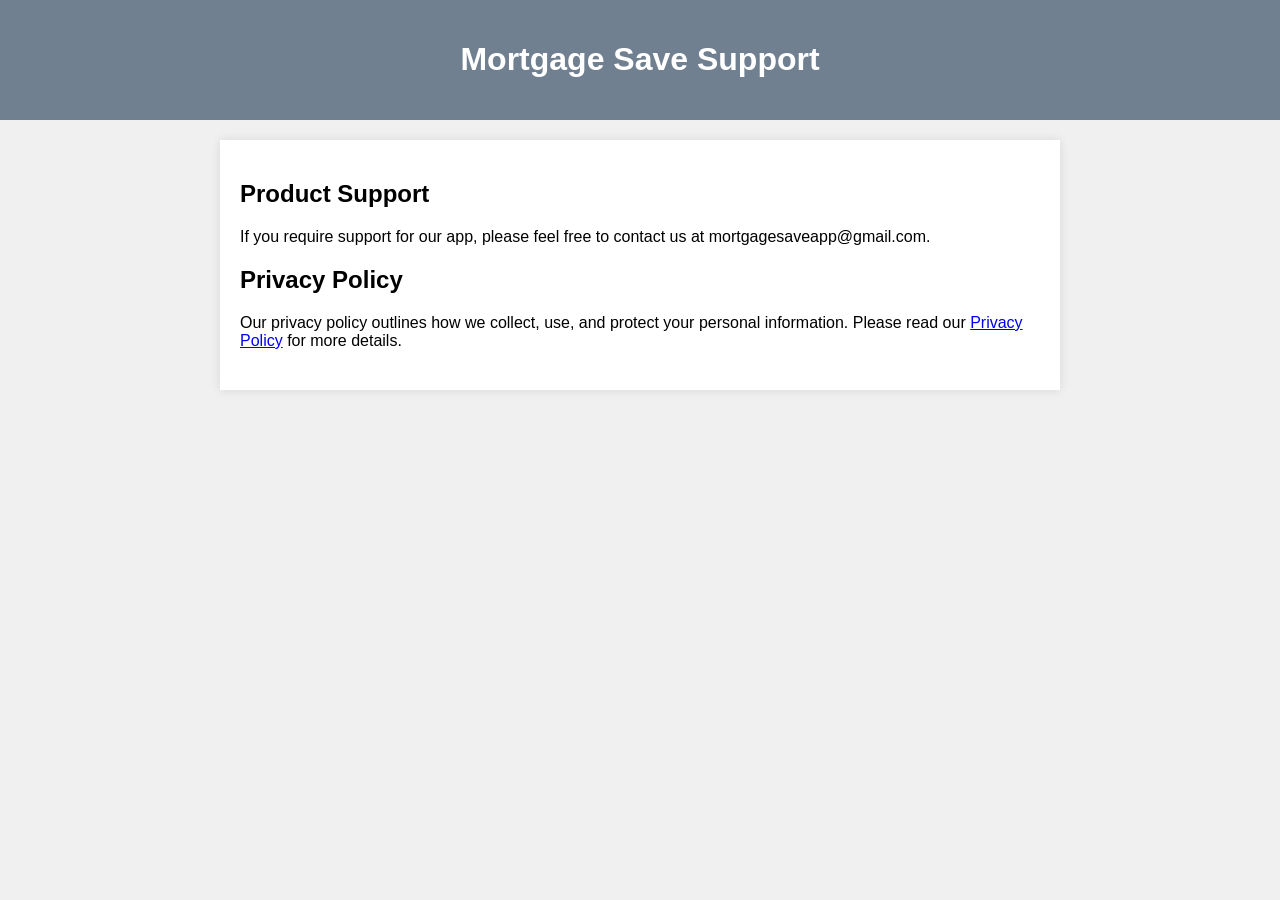
==== index.html @ 424cadc5 "initial commit initial commit" ====
<!DOCTYPE html>
<html lang="en">
<head>
    <meta charset="UTF-8">
    <meta name="viewport" content="width=device-width, initial-scale=1.0">
    <title>Mortgage Save</title>
    <style>
        body {
            font-family: Arial, sans-serif;
            margin: 0;
            padding: 0;
            background-color: #f0f0f0;
        }

        header {
            background-color: slategray;
            color: #fff;
            text-align: center;
            padding: 20px 0;
        }

        h1 {
            font-size: 2rem;
        }

        .container {
            max-width: 800px;
            margin: 20px auto;
            padding: 20px;
            background-color: #fff;
            box-shadow: 0 0 10px rgba(0, 0, 0, 0.1);
        }

        h2 {
            font-size: 1.5rem;
        }

        p {
            margin-bottom: 20px;
        }
    </style>
</head>
<body>
    <header>
        <h1>Mortgage Save Support</h1>
    </header>

    <div class="container">
        <section>
            <h2>Product Support</h2>
            <p>If you require support for our app, please feel free to contact us at mortgagesaveapp@gmail.com.</p>
        </section>

        <section>
            <h2>Privacy Policy</h2>
            <p>Our privacy policy outlines how we collect, use, and protect your personal information. Please read our <a href="privacy-policy.html">Privacy Policy</a> for more details.</p>
        </section>
    </div>
</body>
</html>
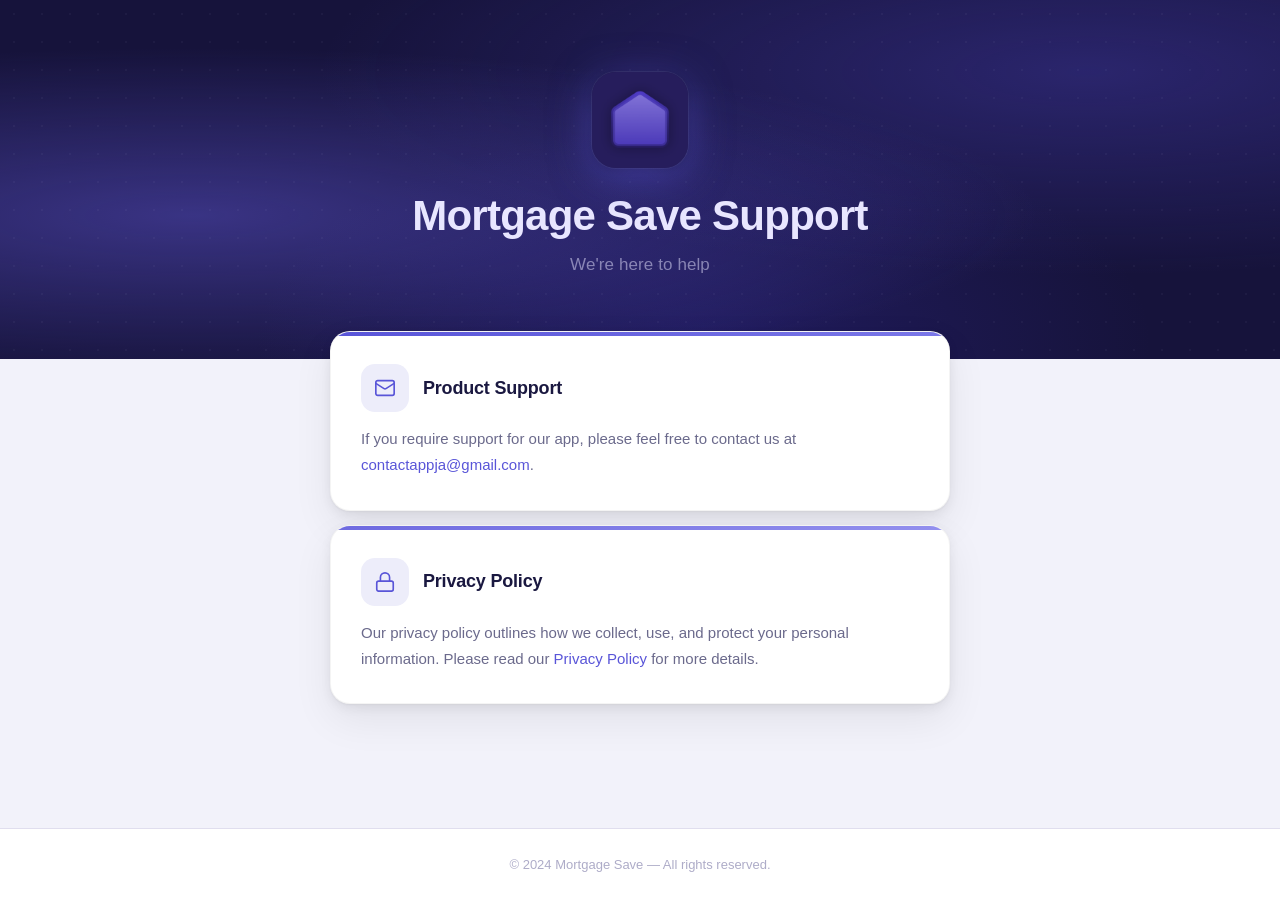
==== commit 5e791f5a: "Initial commit — Mortgage Save support and privacy policy pages Co-Authored-By: Claude Sonnet 4.6 <n" ====
--- a/index.html
+++ b/index.html
@@ -3,58 +3,229 @@
 <head>
     <meta charset="UTF-8">
     <meta name="viewport" content="width=device-width, initial-scale=1.0">
-    <title>Mortgage Save</title>
+    <title>Mortgage Save Support</title>
     <style>
+        *, *::before, *::after { box-sizing: border-box; }
+
         body {
-            font-family: Arial, sans-serif;
-            margin: 0;
-            padding: 0;
-            background-color: #f0f0f0;
-        }
-
+            font-family: -apple-system, BlinkMacSystemFont, "Segoe UI", Roboto, sans-serif;
+            margin: 0;
+            background: #F2F2FA;
+            color: #1A1840;
+            -webkit-font-smoothing: antialiased;
+            display: flex;
+            flex-direction: column;
+            min-height: 100vh;
+        }
+
+        /* ── Header ── */
         header {
-            background-color: slategray;
-            color: #fff;
+            background: #16133B;
+            background-image:
+                radial-gradient(ellipse at 15% 60%, rgba(100, 90, 220, 0.45) 0%, transparent 55%),
+                radial-gradient(ellipse at 85% 20%, rgba(80, 70, 200, 0.35) 0%, transparent 50%),
+                radial-gradient(ellipse at 55% 95%, rgba(60, 50, 180, 0.3) 0%, transparent 45%);
+            color: #E8E6FF;
             text-align: center;
-            padding: 20px 0;
-        }
-
-        h1 {
-            font-size: 2rem;
-        }
-
+            padding: 72px 24px 80px;
+            position: relative;
+            overflow: hidden;
+        }
+
+        header::before {
+            content: '';
+            position: absolute;
+            inset: 0;
+            background-image: radial-gradient(circle, rgba(232,230,255,0.04) 1px, transparent 1px);
+            background-size: 28px 28px;
+            pointer-events: none;
+        }
+
+        .app-icon {
+            width: 96px;
+            height: 96px;
+            border-radius: 24px;
+            overflow: hidden;
+            margin: 0 auto 24px;
+            box-shadow:
+                0 8px 40px rgba(89, 85, 216, 0.5),
+                0 2px 8px rgba(0, 0, 0, 0.3),
+                0 0 0 1px rgba(255,255,255,0.08);
+            position: relative;
+        }
+
+        .app-icon img {
+            width: 100%;
+            height: 100%;
+            display: block;
+        }
+
+        header h1 {
+            font-size: 2.625rem;
+            font-weight: 700;
+            letter-spacing: -0.75px;
+            margin: 0 0 10px;
+            color: #E8E6FF;
+        }
+
+        header .tagline {
+            font-size: 1.0625rem;
+            color: rgba(232, 230, 255, 0.5);
+            margin: 0;
+            letter-spacing: 0.1px;
+        }
+
+        /* ── Container ── */
         .container {
-            max-width: 800px;
-            margin: 20px auto;
-            padding: 20px;
-            background-color: #fff;
-            box-shadow: 0 0 10px rgba(0, 0, 0, 0.1);
+            max-width: 660px;
+            margin: -28px auto 72px;
+            padding: 0 20px;
+            position: relative;
+            z-index: 1;
+            flex: 1;
+        }
+
+        /* ── Cards ── */
+        .card {
+            background: #fff;
+            border-radius: 20px;
+            margin-bottom: 14px;
+            overflow: hidden;
+            box-shadow:
+                0 1px 2px rgba(0,0,0,0.04),
+                0 4px 12px rgba(0,0,0,0.06),
+                0 16px 40px rgba(0,0,0,0.07);
+            border: 1px solid rgba(0,0,0,0.045);
+            transition: transform 0.18s ease, box-shadow 0.18s ease;
+        }
+
+        .card:hover {
+            transform: translateY(-3px);
+            box-shadow:
+                0 1px 2px rgba(0,0,0,0.04),
+                0 8px 24px rgba(0,0,0,0.09),
+                0 24px 56px rgba(0,0,0,0.09);
+        }
+
+        .card-stripe {
+            height: 4px;
+            background: linear-gradient(90deg, #5955D8, #7B78E8);
+        }
+
+        .card-stripe.alt {
+            background: linear-gradient(90deg, #6E6AE0, #9390EE);
+        }
+
+        .card-body {
+            padding: 28px 30px 32px;
+        }
+
+        .card-header-row {
+            display: flex;
+            align-items: center;
+            gap: 14px;
+            margin-bottom: 14px;
+        }
+
+        .icon-circle {
+            width: 48px;
+            height: 48px;
+            border-radius: 14px;
+            display: flex;
+            align-items: center;
+            justify-content: center;
+            flex-shrink: 0;
+            background: #EDEDFA;
+        }
+
+        .icon-circle svg {
+            width: 22px;
+            height: 22px;
         }
 
         h2 {
-            font-size: 1.5rem;
+            font-size: 1.125rem;
+            font-weight: 650;
+            color: #1A1840;
+            margin: 0;
+            letter-spacing: -0.2px;
         }
 
         p {
-            margin-bottom: 20px;
+            font-size: 0.9375rem;
+            line-height: 1.72;
+            color: #6B6A8C;
+            margin: 0;
+        }
+
+        a {
+            color: #5955D8;
+            text-decoration: none;
+            font-weight: 500;
+        }
+
+        a:hover { text-decoration: underline; }
+
+        /* ── Footer ── */
+        footer {
+            text-align: center;
+            padding: 28px 24px;
+            font-size: 0.8125rem;
+            color: #AEACC8;
+            border-top: 1px solid #E0DEEE;
+            background: #fff;
         }
     </style>
 </head>
 <body>
+
     <header>
+        <div class="app-icon">
+            <img src="icon.png" alt="Mortgage Save app icon">
+        </div>
         <h1>Mortgage Save Support</h1>
+        <p class="tagline">We're here to help</p>
     </header>
 
     <div class="container">
-        <section>
-            <h2>Product Support</h2>
-            <p>If you require support for our app, please feel free to contact us at mortgagesaveapp@gmail.com.</p>
-        </section>
-
-        <section>
-            <h2>Privacy Policy</h2>
-            <p>Our privacy policy outlines how we collect, use, and protect your personal information. Please read our <a href="privacy-policy.html">Privacy Policy</a> for more details.</p>
-        </section>
+
+        <div class="card">
+            <div class="card-stripe"></div>
+            <div class="card-body">
+                <div class="card-header-row">
+                    <div class="icon-circle">
+                        <svg viewBox="0 0 24 24" fill="none" stroke="#5955D8" stroke-width="1.8" stroke-linecap="round" stroke-linejoin="round">
+                            <rect x="2" y="4" width="20" height="16" rx="2"/>
+                            <path d="m22 7-8.97 5.7a1.94 1.94 0 0 1-2.06 0L2 7"/>
+                        </svg>
+                    </div>
+                    <h2>Product Support</h2>
+                </div>
+                <p>If you require support for our app, please feel free to contact us at <a href="mailto:contactappja@gmail.com">contactappja@gmail.com</a>.</p>
+            </div>
+        </div>
+
+        <div class="card">
+            <div class="card-stripe alt"></div>
+            <div class="card-body">
+                <div class="card-header-row">
+                    <div class="icon-circle">
+                        <svg viewBox="0 0 24 24" fill="none" stroke="#5955D8" stroke-width="1.8" stroke-linecap="round" stroke-linejoin="round">
+                            <rect x="3" y="11" width="18" height="11" rx="2"/>
+                            <path d="M7 11V7a5 5 0 0 1 10 0v4"/>
+                        </svg>
+                    </div>
+                    <h2>Privacy Policy</h2>
+                </div>
+                <p>Our privacy policy outlines how we collect, use, and protect your personal information. Please read our <a href="privacy-policy.html">Privacy Policy</a> for more details.</p>
+            </div>
+        </div>
+
     </div>
+
+    <footer>
+        &copy; 2024 Mortgage Save &mdash; All rights reserved.
+    </footer>
+
 </body>
 </html>
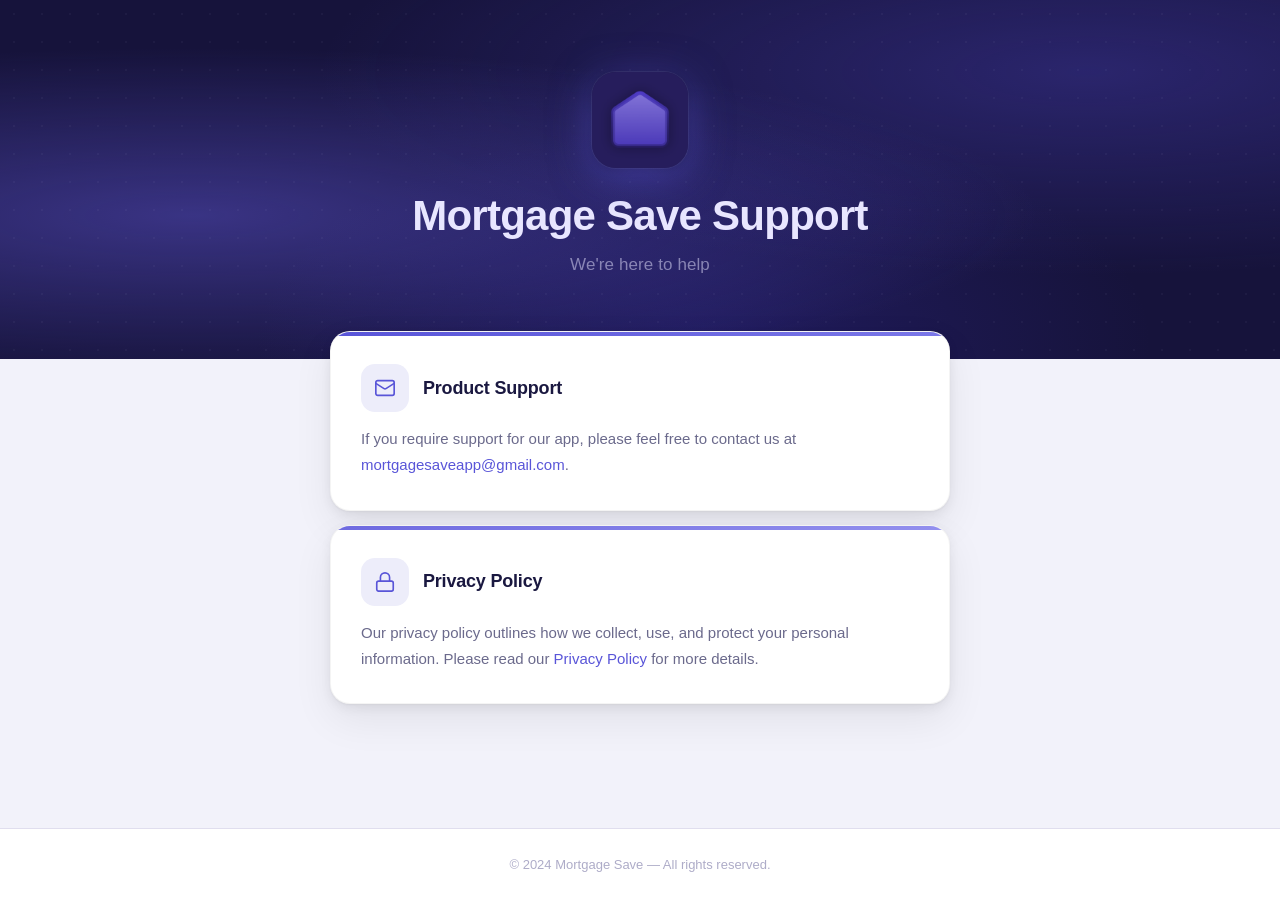
==== commit 6a26b54e: "Resolve conflicts — keep polished Mortgage Save pages, fix support email Co-Authored-By: Claude Sonn" ====
--- a/index.html
+++ b/index.html
@@ -201,7 +201,7 @@
                     </div>
                     <h2>Product Support</h2>
                 </div>
-                <p>If you require support for our app, please feel free to contact us at <a href="mailto:contactappja@gmail.com">contactappja@gmail.com</a>.</p>
+                <p>If you require support for our app, please feel free to contact us at <a href="mailto:mortgagesaveapp@gmail.com">mortgagesaveapp@gmail.com</a>.</p>
             </div>
         </div>
 
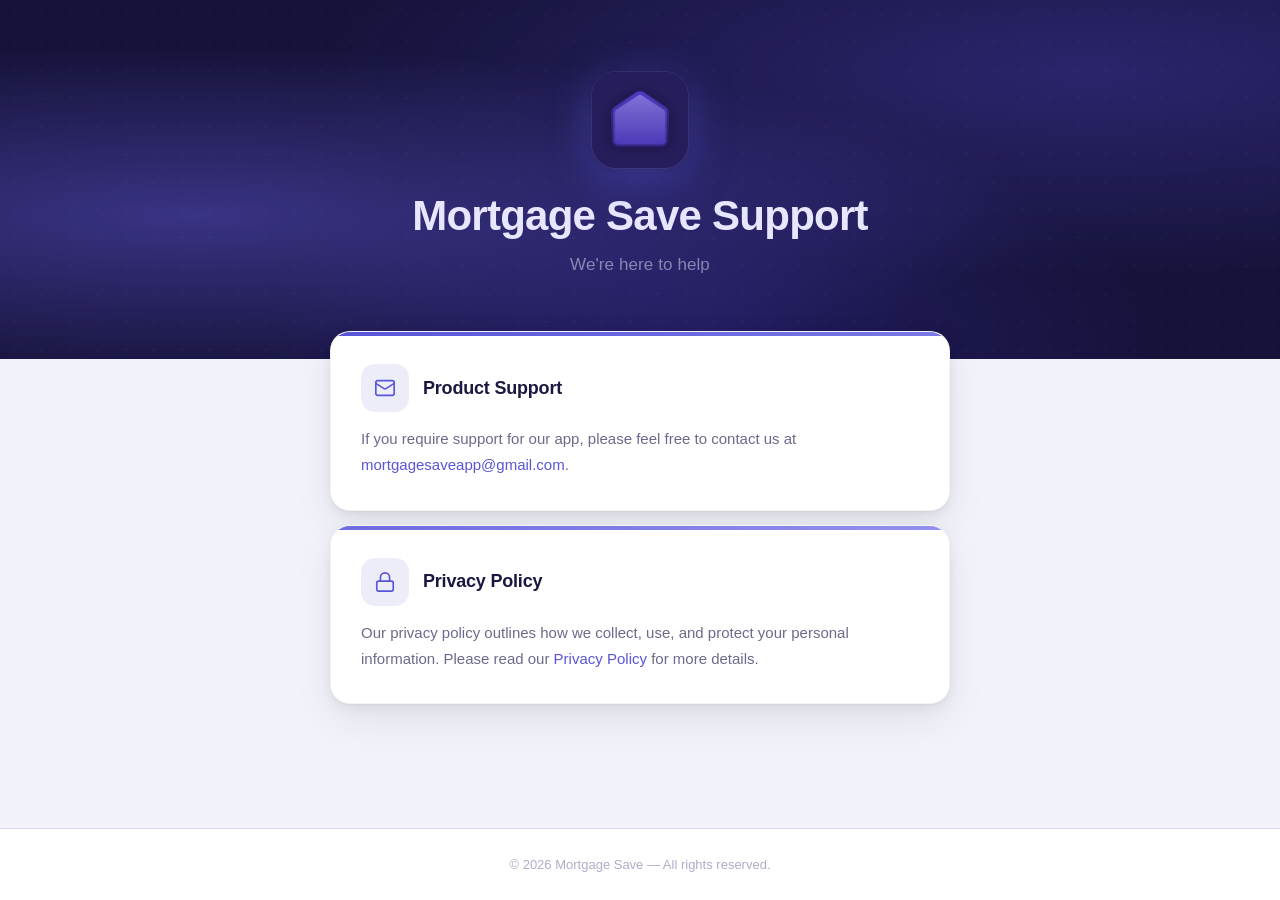
==== commit ef47f962: "Update copyright year to 2026" ====
--- a/index.html
+++ b/index.html
@@ -224,7 +224,7 @@
     </div>
 
     <footer>
-        &copy; 2024 Mortgage Save &mdash; All rights reserved.
+        &copy; 2026 Mortgage Save &mdash; All rights reserved.
     </footer>
 
 </body>
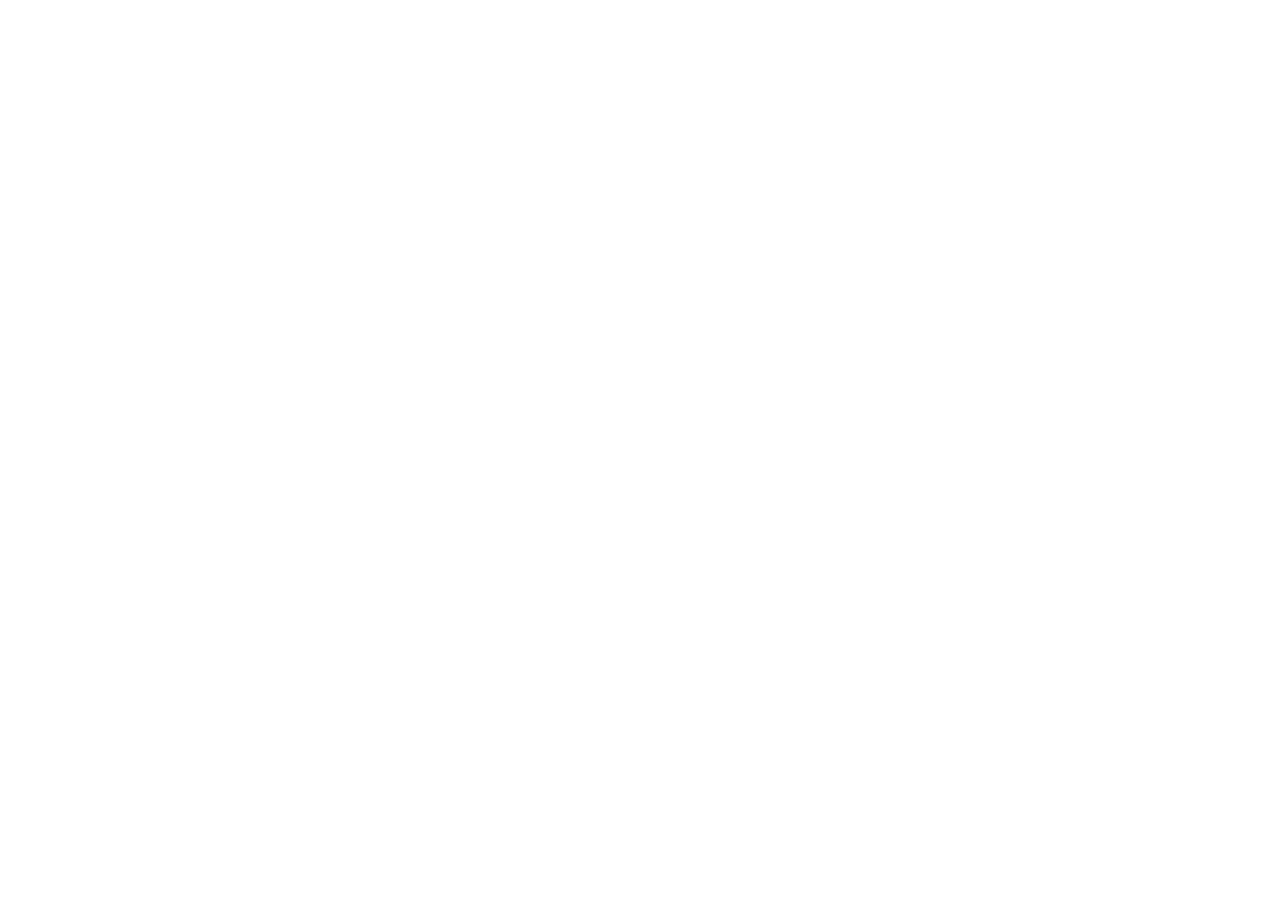
==== commit d7f940c9: "Redirect old pages to very-good-studio.com Each page now forwards to its new home on very-good-studi" ====
--- a/index.html
+++ b/index.html
@@ -1,231 +1,15 @@
-<!DOCTYPE html>
+<!doctype html>
 <html lang="en">
 <head>
-    <meta charset="UTF-8">
-    <meta name="viewport" content="width=device-width, initial-scale=1.0">
-    <title>Mortgage Save Support</title>
-    <style>
-        *, *::before, *::after { box-sizing: border-box; }
-
-        body {
-            font-family: -apple-system, BlinkMacSystemFont, "Segoe UI", Roboto, sans-serif;
-            margin: 0;
-            background: #F2F2FA;
-            color: #1A1840;
-            -webkit-font-smoothing: antialiased;
-            display: flex;
-            flex-direction: column;
-            min-height: 100vh;
-        }
-
-        /* ── Header ── */
-        header {
-            background: #16133B;
-            background-image:
-                radial-gradient(ellipse at 15% 60%, rgba(100, 90, 220, 0.45) 0%, transparent 55%),
-                radial-gradient(ellipse at 85% 20%, rgba(80, 70, 200, 0.35) 0%, transparent 50%),
-                radial-gradient(ellipse at 55% 95%, rgba(60, 50, 180, 0.3) 0%, transparent 45%);
-            color: #E8E6FF;
-            text-align: center;
-            padding: 72px 24px 80px;
-            position: relative;
-            overflow: hidden;
-        }
-
-        header::before {
-            content: '';
-            position: absolute;
-            inset: 0;
-            background-image: radial-gradient(circle, rgba(232,230,255,0.04) 1px, transparent 1px);
-            background-size: 28px 28px;
-            pointer-events: none;
-        }
-
-        .app-icon {
-            width: 96px;
-            height: 96px;
-            border-radius: 24px;
-            overflow: hidden;
-            margin: 0 auto 24px;
-            box-shadow:
-                0 8px 40px rgba(89, 85, 216, 0.5),
-                0 2px 8px rgba(0, 0, 0, 0.3),
-                0 0 0 1px rgba(255,255,255,0.08);
-            position: relative;
-        }
-
-        .app-icon img {
-            width: 100%;
-            height: 100%;
-            display: block;
-        }
-
-        header h1 {
-            font-size: 2.625rem;
-            font-weight: 700;
-            letter-spacing: -0.75px;
-            margin: 0 0 10px;
-            color: #E8E6FF;
-        }
-
-        header .tagline {
-            font-size: 1.0625rem;
-            color: rgba(232, 230, 255, 0.5);
-            margin: 0;
-            letter-spacing: 0.1px;
-        }
-
-        /* ── Container ── */
-        .container {
-            max-width: 660px;
-            margin: -28px auto 72px;
-            padding: 0 20px;
-            position: relative;
-            z-index: 1;
-            flex: 1;
-        }
-
-        /* ── Cards ── */
-        .card {
-            background: #fff;
-            border-radius: 20px;
-            margin-bottom: 14px;
-            overflow: hidden;
-            box-shadow:
-                0 1px 2px rgba(0,0,0,0.04),
-                0 4px 12px rgba(0,0,0,0.06),
-                0 16px 40px rgba(0,0,0,0.07);
-            border: 1px solid rgba(0,0,0,0.045);
-            transition: transform 0.18s ease, box-shadow 0.18s ease;
-        }
-
-        .card:hover {
-            transform: translateY(-3px);
-            box-shadow:
-                0 1px 2px rgba(0,0,0,0.04),
-                0 8px 24px rgba(0,0,0,0.09),
-                0 24px 56px rgba(0,0,0,0.09);
-        }
-
-        .card-stripe {
-            height: 4px;
-            background: linear-gradient(90deg, #5955D8, #7B78E8);
-        }
-
-        .card-stripe.alt {
-            background: linear-gradient(90deg, #6E6AE0, #9390EE);
-        }
-
-        .card-body {
-            padding: 28px 30px 32px;
-        }
-
-        .card-header-row {
-            display: flex;
-            align-items: center;
-            gap: 14px;
-            margin-bottom: 14px;
-        }
-
-        .icon-circle {
-            width: 48px;
-            height: 48px;
-            border-radius: 14px;
-            display: flex;
-            align-items: center;
-            justify-content: center;
-            flex-shrink: 0;
-            background: #EDEDFA;
-        }
-
-        .icon-circle svg {
-            width: 22px;
-            height: 22px;
-        }
-
-        h2 {
-            font-size: 1.125rem;
-            font-weight: 650;
-            color: #1A1840;
-            margin: 0;
-            letter-spacing: -0.2px;
-        }
-
-        p {
-            font-size: 0.9375rem;
-            line-height: 1.72;
-            color: #6B6A8C;
-            margin: 0;
-        }
-
-        a {
-            color: #5955D8;
-            text-decoration: none;
-            font-weight: 500;
-        }
-
-        a:hover { text-decoration: underline; }
-
-        /* ── Footer ── */
-        footer {
-            text-align: center;
-            padding: 28px 24px;
-            font-size: 0.8125rem;
-            color: #AEACC8;
-            border-top: 1px solid #E0DEEE;
-            background: #fff;
-        }
-    </style>
+  <meta charset="utf-8">
+  <title>This page has moved</title>
+  <meta name="robots" content="noindex">
+  <link rel="canonical" href="https://very-good-studio.com/apps/mortgage-save/">
+  <meta http-equiv="refresh" content="0; url=https://very-good-studio.com/apps/mortgage-save/">
+  <script>location.replace("https://very-good-studio.com/apps/mortgage-save/" + location.search + location.hash);</script>
+  <meta name="viewport" content="width=device-width, initial-scale=1">
 </head>
-<body>
-
-    <header>
-        <div class="app-icon">
-            <img src="icon.png" alt="Mortgage Save app icon">
-        </div>
-        <h1>Mortgage Save Support</h1>
-        <p class="tagline">We're here to help</p>
-    </header>
-
-    <div class="container">
-
-        <div class="card">
-            <div class="card-stripe"></div>
-            <div class="card-body">
-                <div class="card-header-row">
-                    <div class="icon-circle">
-                        <svg viewBox="0 0 24 24" fill="none" stroke="#5955D8" stroke-width="1.8" stroke-linecap="round" stroke-linejoin="round">
-                            <rect x="2" y="4" width="20" height="16" rx="2"/>
-                            <path d="m22 7-8.97 5.7a1.94 1.94 0 0 1-2.06 0L2 7"/>
-                        </svg>
-                    </div>
-                    <h2>Product Support</h2>
-                </div>
-                <p>If you require support for our app, please feel free to contact us at <a href="mailto:mortgagesaveapp@gmail.com">mortgagesaveapp@gmail.com</a>.</p>
-            </div>
-        </div>
-
-        <div class="card">
-            <div class="card-stripe alt"></div>
-            <div class="card-body">
-                <div class="card-header-row">
-                    <div class="icon-circle">
-                        <svg viewBox="0 0 24 24" fill="none" stroke="#5955D8" stroke-width="1.8" stroke-linecap="round" stroke-linejoin="round">
-                            <rect x="3" y="11" width="18" height="11" rx="2"/>
-                            <path d="M7 11V7a5 5 0 0 1 10 0v4"/>
-                        </svg>
-                    </div>
-                    <h2>Privacy Policy</h2>
-                </div>
-                <p>Our privacy policy outlines how we collect, use, and protect your personal information. Please read our <a href="privacy-policy.html">Privacy Policy</a> for more details.</p>
-            </div>
-        </div>
-
-    </div>
-
-    <footer>
-        &copy; 2026 Mortgage Save &mdash; All rights reserved.
-    </footer>
-
+<body style="font-family: -apple-system, system-ui, sans-serif; padding: 2rem;">
+  <p>This page has moved to <a href="https://very-good-studio.com/apps/mortgage-save/">https://very-good-studio.com/apps/mortgage-save/</a>.</p>
 </body>
 </html>
